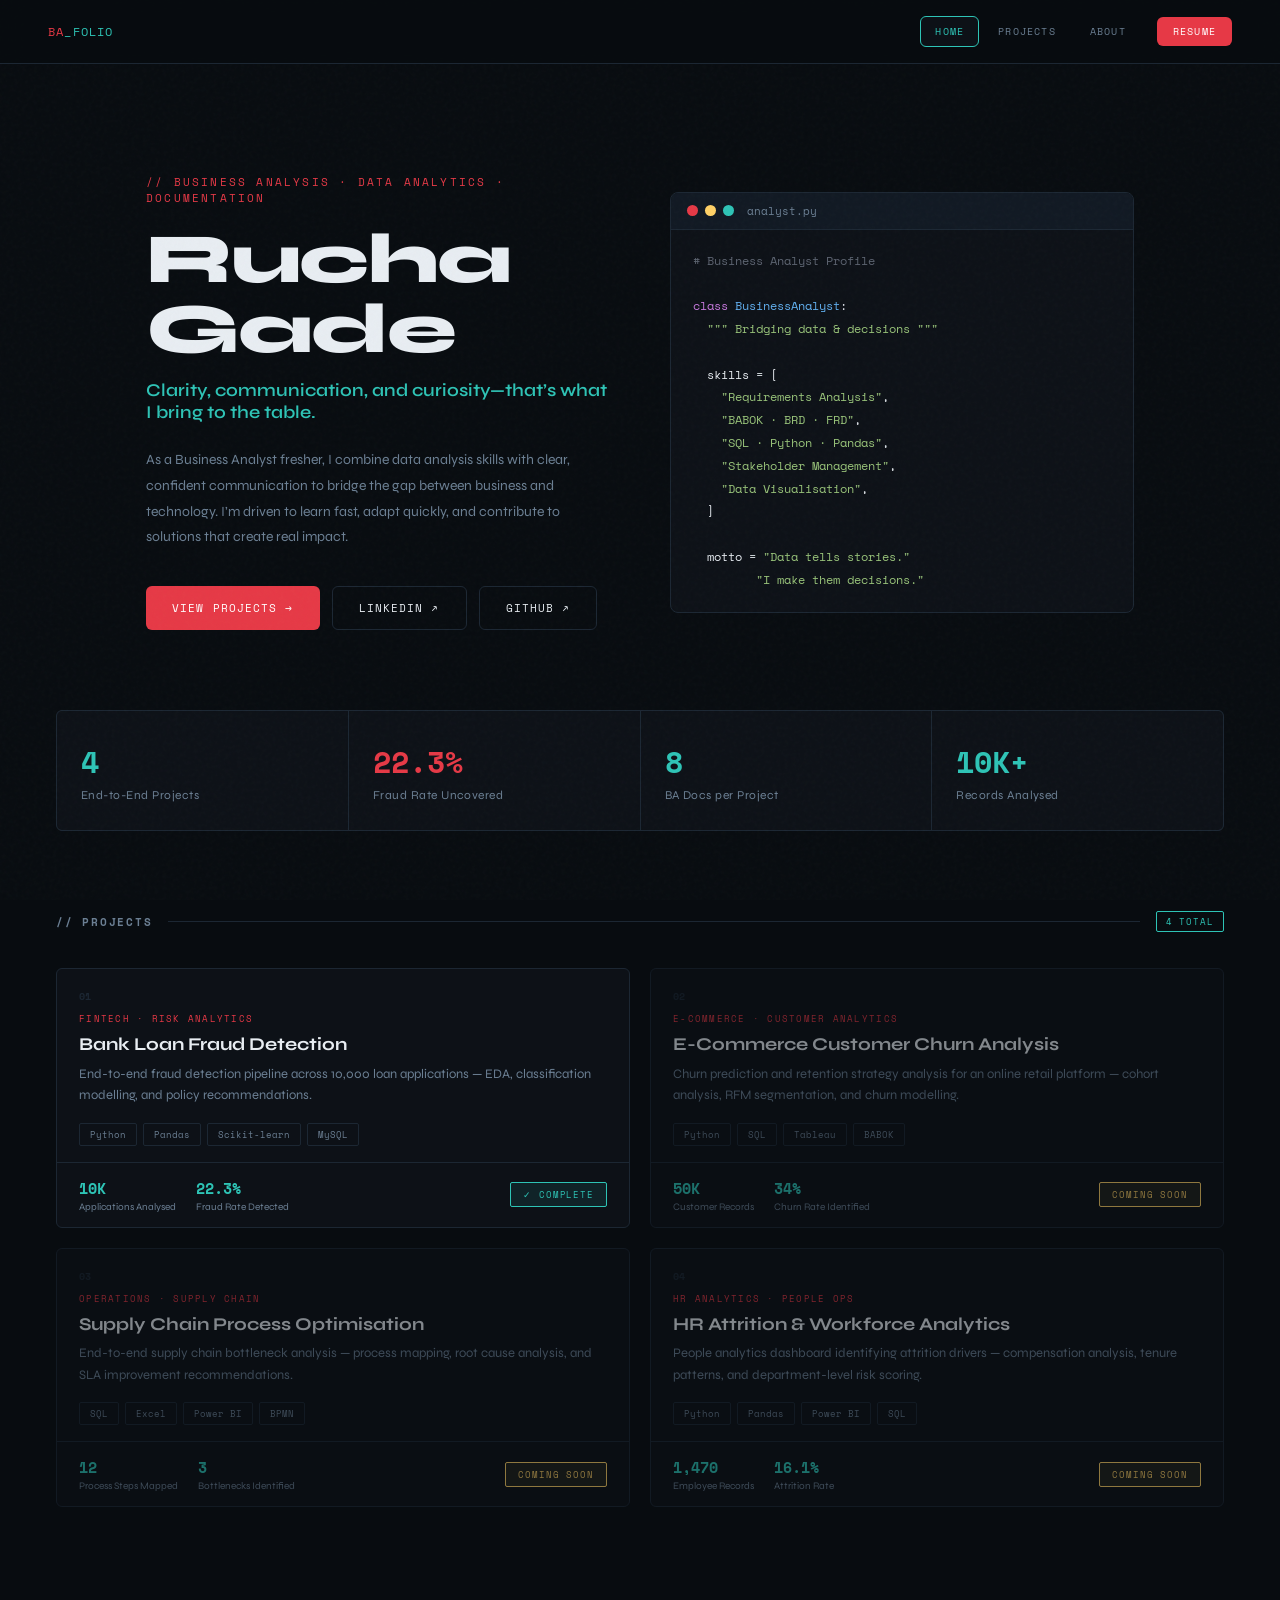
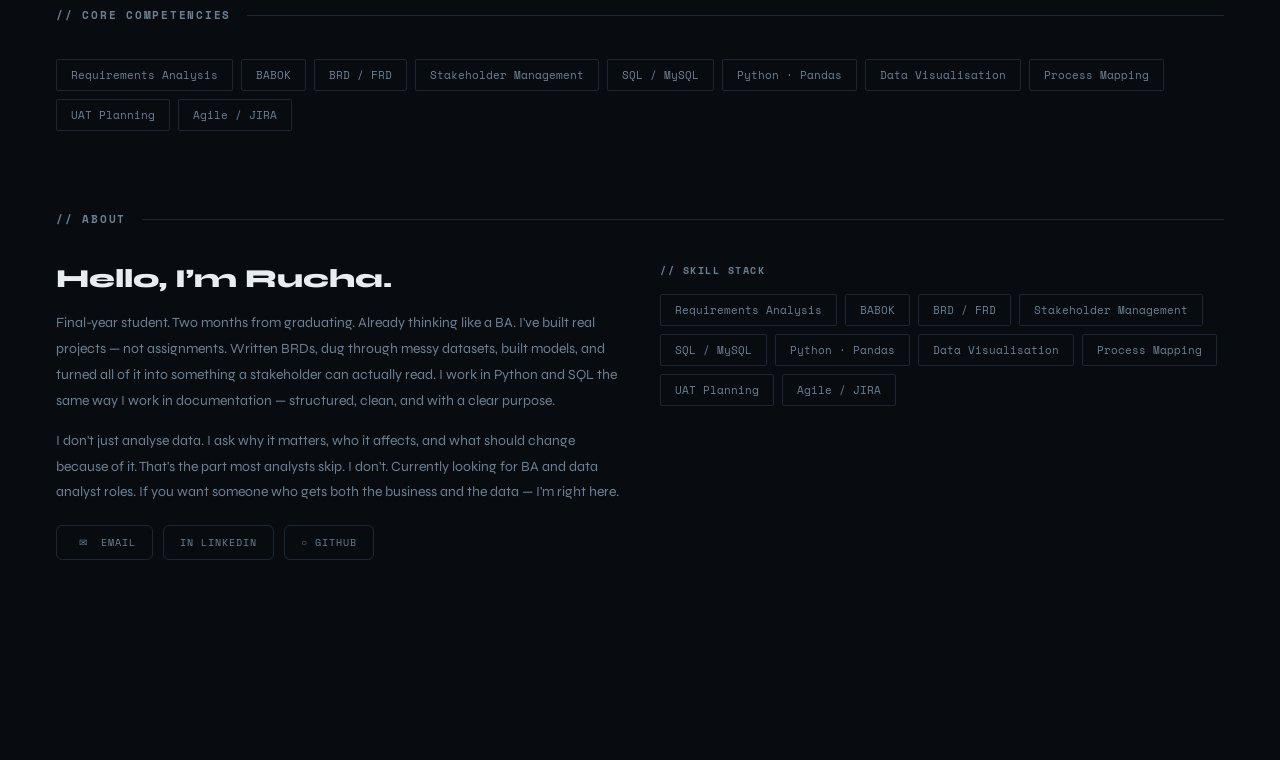
==== index.html @ ba77616a "first commit" ====
<!DOCTYPE html>
<html lang="en">
<head>
  <title>SELECT * FROM Rucha</title>
  <meta charset="UTF-8">
  <meta name="viewport" content="width=device-width, initial-scale=1.0">
  <link rel="preconnect" href="https://fonts.googleapis.com">
  <link href="https://fonts.googleapis.com/css2?family=Space+Mono:wght@400;700&family=Syne:wght@400;600;800&display=swap" rel="stylesheet">
  <link rel="stylesheet" href="styles.css">
  <link rel="icon" type="image/png" href="Favicon.png">

</head>
<body>

<header class="site-header">
  <div class="logo" onclick="location.href='index.html'"><span>BA</span>_FOLIO</div>

  <nav class="nav">
    <button class="nav-btn active"  onclick="location.href='index.html'">Home</button>
    <button class="nav-btn"  onclick="location.href='index.html#proj-anchor'">Projects</button>
    <button class="nav-btn" onclick="location.href='index.html#about-anchor'">About</button>
    <a class="nav-contact" href="Rucha_Gade_Resume.pdf" target="_blank">Resume</a>
  </nav>
</header>

<!-- ═══ HERO ═══ -->
<section class="home-hero">
  <div class="hero-left">
    <p class="hero-eyebrow">// Business Analysis &middot; Data Analytics &middot; Documentation</p>
    <h1 class="hero-name">Rucha Gade</h1>
    <p class="hero-role">Clarity, communication, and curiosity—that’s what I bring to the table.</p>
    <p class="hero-desc">As a Business Analyst fresher, I combine data analysis skills with clear, confident communication to bridge the gap between business and technology. I’m driven to learn fast, adapt quickly, and contribute to solutions that create real impact.</p>
    <div class="hero-btns">
      <button class="btn-primary" onclick="document.getElementById('proj-anchor').scrollIntoView({behavior:'smooth'})">View Projects &rarr;</button>
      <a class="btn-ghost" href="https://www.linkedin.com/in/rucha-gade/" target="_blank">LinkedIn &nearr;</a>
      <a class="btn-ghost" href="https://github.com/Rucha-1111/"   target="_blank">GitHub &nearr;</a>
    </div>
  </div>
  <div class="hero-terminal">
    <div class="terminal-bar">
      <span class="dot dot-r"></span><span class="dot dot-y"></span><span class="dot dot-g"></span>
      <span class="terminal-title">analyst.py</span>
    </div>
    <div class="terminal-body">
      <div><span class="t-cm"># Business Analyst Profile</span></div>
      <div>&nbsp;</div>
      <div><span class="t-kw">class</span> <span class="t-fn">BusinessAnalyst</span>:</div>
      <div>&nbsp;&nbsp;<span class="t-str">&quot;&quot;&quot; Bridging data &amp; decisions &quot;&quot;&quot;</span></div>
      <div>&nbsp;</div>
      <div>&nbsp;&nbsp;skills = [</div>
      <div>&nbsp;&nbsp;&nbsp;&nbsp;<span class="t-str">&quot;Requirements Analysis&quot;</span>,</div>
      <div>&nbsp;&nbsp;&nbsp;&nbsp;<span class="t-str">&quot;BABOK &middot; BRD &middot; FRD&quot;</span>,</div>
      <div>&nbsp;&nbsp;&nbsp;&nbsp;<span class="t-str">&quot;SQL &middot; Python &middot; Pandas&quot;</span>,</div>
      <div>&nbsp;&nbsp;&nbsp;&nbsp;<span class="t-str">&quot;Stakeholder Management&quot;</span>,</div>
      <div>&nbsp;&nbsp;&nbsp;&nbsp;<span class="t-str">&quot;Data Visualisation&quot;</span>,</div>
      <div>&nbsp;&nbsp;]</div>
      <div>&nbsp;</div>
      <div>&nbsp;&nbsp;motto = <span class="t-str">&quot;Data tells stories.&quot;</span></div>
      <div>&nbsp;&nbsp;&nbsp;&nbsp;&nbsp;&nbsp;&nbsp;&nbsp; <span class="t-str">&quot;I make them decisions.&quot;</span></div>
    </div>
  </div>
</section>

<!-- ═══ STATS ═══ -->
<div class="wrap">
  <div class="home-stats">
    <div class="stat-cell"><div class="num">4</div><div class="lbl">End-to-End Projects</div></div>
    <div class="stat-cell"><div class="num acc">22.3%</div><div class="lbl">Fraud Rate Uncovered</div></div>
    <div class="stat-cell"><div class="num">8</div><div class="lbl">BA Docs per Project</div></div>
    <div class="stat-cell"><div class="num">10K+</div><div class="lbl">Records Analysed</div></div>
  </div>
</div>

<!-- ═══ PROJECTS ═══ -->
<div id="proj-anchor"></div>
<div class="section-sep" style="margin-top:20px">
  <h2>// Projects</h2><div class="sep-line"></div>
  <span class="badge badge-teal">4 Total</span>
</div>
<div class="wrap">
  <div class="proj-cards">
      <div class="proj-card" onclick="location.href='fraud.html'">
        <div class="pc-top">
          <div class="pc-num">01</div>
          <div class="pc-domain">FinTech · Risk Analytics</div>
          <div class="pc-title">Bank Loan Fraud Detection</div>
          <div class="pc-desc">End-to-end fraud detection pipeline across 10,000 loan applications — EDA, classification modelling, and policy recommendations.</div>
          <div class="pc-tags"><span class="pc-tag">Python</span><span class="pc-tag">Pandas</span><span class="pc-tag">Scikit-learn</span><span class="pc-tag">MySQL</span></div>
        </div>
        <div class="pc-bottom">
          <div class="pc-kpi-row"><div class="pc-kpi"><span class="v">10K</span><span class="l">Applications Analysed</span></div><div class="pc-kpi"><span class="v">22.3%</span><span class="l">Fraud Rate Detected</span></div></div>
          <span class="pc-status-chip complete">&#10003; Complete</span>
        </div>
      </div>

      <div class="proj-card placeholder" >
        <div class="pc-top">
          <div class="pc-num">02</div>
          <div class="pc-domain">E-Commerce · Customer Analytics</div>
          <div class="pc-title">E-Commerce Customer Churn Analysis</div>
          <div class="pc-desc">Churn prediction and retention strategy analysis for an online retail platform — cohort analysis, RFM segmentation, and churn modelling.</div>
          <div class="pc-tags"><span class="pc-tag">Python</span><span class="pc-tag">SQL</span><span class="pc-tag">Tableau</span><span class="pc-tag">BABOK</span></div>
        </div>
        <div class="pc-bottom">
          <div class="pc-kpi-row"><div class="pc-kpi"><span class="v">50K</span><span class="l">Customer Records</span></div><div class="pc-kpi"><span class="v">34%</span><span class="l">Churn Rate Identified</span></div></div>
          <span class="pc-status-chip wip">Coming Soon</span>
        </div>
      </div>

      <div class="proj-card placeholder" >
        <div class="pc-top">
          <div class="pc-num">03</div>
          <div class="pc-domain">Operations · Supply Chain</div>
          <div class="pc-title">Supply Chain Process Optimisation</div>
          <div class="pc-desc">End-to-end supply chain bottleneck analysis — process mapping, root cause analysis, and SLA improvement recommendations.</div>
          <div class="pc-tags"><span class="pc-tag">SQL</span><span class="pc-tag">Excel</span><span class="pc-tag">Power BI</span><span class="pc-tag">BPMN</span></div>
        </div>
        <div class="pc-bottom">
          <div class="pc-kpi-row"><div class="pc-kpi"><span class="v">12</span><span class="l">Process Steps Mapped</span></div><div class="pc-kpi"><span class="v">3</span><span class="l">Bottlenecks Identified</span></div></div>
          <span class="pc-status-chip wip">Coming Soon</span>
        </div>
      </div>

      <div class="proj-card placeholder" >
        <div class="pc-top">
          <div class="pc-num">04</div>
          <div class="pc-domain">HR Analytics · People Ops</div>
          <div class="pc-title">HR Attrition & Workforce Analytics</div>
          <div class="pc-desc">People analytics dashboard identifying attrition drivers — compensation analysis, tenure patterns, and department-level risk scoring.</div>
          <div class="pc-tags"><span class="pc-tag">Python</span><span class="pc-tag">Pandas</span><span class="pc-tag">Power BI</span><span class="pc-tag">SQL</span></div>
        </div>
        <div class="pc-bottom">
          <div class="pc-kpi-row"><div class="pc-kpi"><span class="v">1,470</span><span class="l">Employee Records</span></div><div class="pc-kpi"><span class="v">16.1%</span><span class="l">Attrition Rate</span></div></div>
          <span class="pc-status-chip wip">Coming Soon</span>
        </div>
      </div></div>
</div>

<!-- ═══ SKILLS ═══ -->
<div class="section-sep"><h2>// Core Competencies</h2><div class="sep-line"></div></div>
<div class="wrap" style="margin-bottom:80px">
  <div class="skills-grid" id="homeSkills"></div>
</div>

<!-- ═══ ABOUT ═══ -->
<div id="about-anchor"></div>
<div class="section-sep"><h2>// About</h2><div class="sep-line"></div></div>
<div class="wrap" style="padding-bottom:100px">
  <div class="about-grid">
    <div class="about-text">
      <h3>Hello, I&rsquo;m Rucha.</h3>
      <p>Final-year student. Two months from graduating. Already thinking like a BA.
I've built real projects — not assignments. Written BRDs, dug through messy datasets, built models, and turned all of it into something a stakeholder can actually read. I work in Python and SQL the same way I work in documentation — structured, clean, and with a clear purpose.</p>
      <p>I don't just analyse data. I ask why it matters, who it affects, and what should change because of it. That's the part most analysts skip. I don't.
Currently looking for BA and data analyst roles. If you want someone who gets both the business and the data — I'm right here.</p>
      <div class="about-links">
        <a class="about-link" href="mailto:ruchagade20@gmail.com">&ensp;&#9993;&ensp; Email</a>
        <a class="about-link" href="https://www.linkedin.com/in/rucha-gade/" target="_blank">in LinkedIn</a>
        <a class="about-link" href="https://github.com/Rucha-1111/"   target="_blank">&#9675; GitHub</a>
      </div>
    </div>
    <div class="about-skills">
      <h4>// Skill Stack</h4>
      <div class="skills-grid" id="aboutSkills"></div>
    </div>
  </div>
</div>

<script src="scripts.js"></script>
<script>
  renderSkills(['homeSkills','aboutSkills']);
  // Scroll to anchor if URL has hash
  if(location.hash) {
    setTimeout(()=>{
      const el = document.getElementById(location.hash.slice(1));
      if(el) el.scrollIntoView({behavior:'smooth'});
    }, 100);
  }
</script>
</body>
</html>
---- styles.css ----
*,*::before,*::after{box-sizing:border-box;margin:0;padding:0}
:root{
  --bg:#080C10;--surface:#0D1117;--surf2:#111923;--border:#1C2733;
  --accent:#E63946;--teal:#2EC4B6;--yellow:#FFD166;--purple:#9B72CF;
  --text:#E8EDF2;--muted:#6B7F93;
  --mono:"Space Mono",monospace;--sans:"Syne",sans-serif;
  --r:6px;--glow-r:0 0 28px rgba(230,57,70,0.18);--glow-t:0 0 28px rgba(46,196,182,0.15);
}
html{scroll-behavior:smooth}
body{background:var(--bg);color:var(--text);font-family:var(--sans);min-height:100vh;overflow-x:hidden}
body::before{content:"";position:fixed;inset:0;background-image:url("data:image/svg+xml,%3Csvg viewBox='0 0 256 256' xmlns='http://www.w3.org/2000/svg'%3E%3Cfilter id='n'%3E%3CfeTurbulence type='fractalNoise' baseFrequency='0.9' numOctaves='4' stitchTiles='stitch'/%3E%3C/filter%3E%3Crect width='100%25' height='100%25' filter='url(%23n)' opacity='0.04'/%3E%3C/svg%3E");pointer-events:none;z-index:0;opacity:.6}
::-webkit-scrollbar{width:5px}::-webkit-scrollbar-track{background:var(--bg)}::-webkit-scrollbar-thumb{background:var(--border);border-radius:3px}

/* NAV */
.site-header{position:sticky;top:0;z-index:900;background:rgba(8,12,16,.93);backdrop-filter:blur(14px);border-bottom:1px solid var(--border);display:flex;align-items:center;justify-content:space-between;padding:0 48px;height:64px}
.logo{font-family:var(--mono);font-size:12px;color:var(--teal);letter-spacing:.1em;text-transform:uppercase;cursor:pointer}
.logo span{color:var(--accent)}
.nav{display:flex;gap:4px;align-items:center}
.nav-btn{font-family:var(--mono);font-size:10px;letter-spacing:.12em;text-transform:uppercase;padding:7px 14px;background:none;border:1px solid transparent;border-radius:var(--r);color:var(--muted);cursor:pointer;transition:all .2s}
.nav-btn:hover,.nav-btn.active{color:var(--text);border-color:var(--border)}
.nav-btn.active{background:var(--surface);color:var(--teal);border-color:var(--teal)}
.nav-contact{margin-left:12px;font-family:var(--mono);font-size:10px;letter-spacing:.12em;text-transform:uppercase;padding:7px 16px;background:var(--accent);color:#fff;border:none;border-radius:var(--r);cursor:pointer;text-decoration:none;transition:opacity .2s}
.nav-contact:hover{opacity:.85}

/* PAGES */
.page{display:none;min-height:calc(100vh - 64px);position:relative;z-index:1}
.page.active{display:block}

/* LAYOUT */
.wrap{max-width:1400px;margin:0 auto;padding:0 56px}
.section-sep{max-width:1400px;margin:0 auto 36px;padding:0 56px;display:flex;align-items:center;gap:16px}
.section-sep h2{font-family:var(--mono);font-size:11px;letter-spacing:.16em;text-transform:uppercase;color:var(--muted);white-space:nowrap}
.sep-line{flex:1;height:1px;background:var(--border)}
.badge{font-family:var(--mono);font-size:9px;padding:3px 9px;border-radius:2px;letter-spacing:.1em;text-transform:uppercase;border:1px solid}
.badge-red{border-color:var(--accent);color:var(--accent)}.badge-teal{border-color:var(--teal);color:var(--teal)}.badge-yellow{border-color:var(--yellow);color:var(--yellow)}.badge-purple{border-color:var(--purple);color:var(--purple)}

/* BUTTONS */
.btn-primary{display:inline-flex;align-items:center;gap:8px;background:var(--accent);color:#fff;font-family:var(--mono);font-size:11px;letter-spacing:.1em;text-transform:uppercase;padding:13px 26px;border:none;border-radius:var(--r);cursor:pointer;text-decoration:none;transition:opacity .2s,transform .2s}
.btn-primary:hover{opacity:.85;transform:translateY(-1px)}
.btn-ghost{display:inline-flex;align-items:center;gap:8px;background:transparent;color:var(--text);font-family:var(--mono);font-size:11px;letter-spacing:.1em;text-transform:uppercase;padding:13px 26px;border:1px solid var(--border);border-radius:var(--r);cursor:pointer;text-decoration:none;transition:border-color .2s,color .2s}
.btn-ghost:hover{border-color:var(--teal);color:var(--teal)}

/* HOME HERO */
.home-hero{padding:110px 56px 80px;max-width:1100px;margin:0 auto;display:grid;grid-template-columns:1fr 1fr;gap:60px;align-items:center}
.hero-eyebrow{font-family:var(--mono);font-size:11px;letter-spacing:.2em;text-transform:uppercase;color:var(--accent);margin-bottom:18px}
.hero-name{font-size:clamp(38px,5.5vw,72px);font-weight:800;line-height:1.0;letter-spacing:-.025em;margin-bottom:14px}
.hero-role{font-size:18px;color:var(--teal);font-weight:600;margin-bottom:24px}
.hero-desc{font-size:14px;line-height:1.85;color:var(--muted);margin-bottom:36px}
.hero-btns{display:flex;gap:12px;flex-wrap:wrap}

/* TERMINAL */
.hero-terminal{background:var(--surface);border:1px solid var(--border);border-radius:8px;overflow:hidden}
.terminal-bar{background:var(--surf2);border-bottom:1px solid var(--border);padding:10px 16px;display:flex;align-items:center;gap:7px}
.dot{width:11px;height:11px;border-radius:50%}.dot-r{background:#E63946}.dot-y{background:#FFD166}.dot-g{background:#2EC4B6}
.terminal-title{font-family:var(--mono);font-size:11px;color:var(--muted);margin-left:6px}
.terminal-body{padding:20px 22px;font-family:var(--mono);font-size:12px;line-height:1.9}
.t-cm{color:#5C6370}.t-kw{color:#C678DD}.t-str{color:#98C379}.t-fn{color:#61AFEF}.t-num{color:#D19A66}.t-acc{color:var(--accent)}

/* STATS */
.home-stats{display:grid;grid-template-columns:repeat(4,1fr);gap:1px;background:var(--border);border:1px solid var(--border);border-radius:var(--r);overflow:hidden;margin-bottom:80px}
.stat-cell{background:var(--surface);padding:28px 24px}
.stat-cell .num{font-family:var(--mono);font-size:30px;font-weight:700;color:var(--teal);margin-bottom:4px}
.stat-cell .num.acc{color:var(--accent)}
.stat-cell .lbl{font-size:12px;color:var(--muted);letter-spacing:.04em}

/* HOME PROJECT CARDS */
.proj-cards{display:grid;grid-template-columns:repeat(2,1fr);gap:20px;margin-bottom:100px}
.proj-card{background:var(--surface);border:1px solid var(--border);border-radius:var(--r);overflow:hidden;cursor:pointer;transition:border-color .25s,box-shadow .25s,transform .25s;display:flex;flex-direction:column}
.proj-card:hover{border-color:var(--accent);box-shadow:var(--glow-r);transform:translateY(-3px)}
.proj-card.placeholder{cursor:default;opacity:.55}
.proj-card.placeholder:hover{border-color:var(--border);box-shadow:none;transform:none}
.pc-top{padding:20px 22px 16px;border-bottom:1px solid var(--border);flex:1}
.pc-num{font-family:var(--mono);font-size:10px;color:var(--border);font-weight:700;margin-bottom:8px}
.pc-domain{font-family:var(--mono);font-size:9px;letter-spacing:.14em;text-transform:uppercase;color:var(--accent);margin-bottom:8px}
.pc-title{font-size:18px;font-weight:700;margin-bottom:8px;line-height:1.25}
.pc-desc{font-size:13px;color:var(--muted);line-height:1.65;margin-bottom:16px}
.pc-tags{display:flex;flex-wrap:wrap;gap:6px}
.pc-tag{font-family:var(--mono);font-size:9px;padding:4px 10px;border:1px solid var(--border);border-radius:2px;color:var(--muted)}
.pc-bottom{padding:14px 22px;display:flex;align-items:center;justify-content:space-between}
.pc-kpi-row{display:flex;gap:20px}
.pc-kpi{display:flex;flex-direction:column;gap:2px}
.pc-kpi .v{font-family:var(--mono);font-size:15px;font-weight:700;color:var(--teal)}
.pc-kpi .l{font-size:10px;color:var(--muted)}
.pc-status-chip{font-family:var(--mono);font-size:9px;padding:5px 12px;border-radius:2px;letter-spacing:.1em;text-transform:uppercase}
.pc-status-chip.complete{background:rgba(46,196,182,.1);border:1px solid var(--teal);color:var(--teal)}
.pc-status-chip.wip{background:rgba(255,209,102,.08);border:1px solid var(--yellow);color:var(--yellow)}

/* SKILLS */
.skills-grid{display:flex;flex-wrap:wrap;gap:8px;margin-bottom:0}
.skill-chip{font-family:var(--mono);font-size:11px;padding:7px 14px;border:1px solid var(--border);border-radius:2px;color:var(--muted);transition:border-color .2s,color .2s;cursor:default}
.skill-chip:hover{border-color:var(--teal);color:var(--teal)}

/* ABOUT */
.about-grid{display:grid;grid-template-columns:1fr 1fr;gap:40px;margin-bottom:100px}
.about-text h3{font-size:26px;font-weight:800;margin-bottom:16px}
.about-text p{font-size:14px;line-height:1.85;color:var(--muted);margin-bottom:14px}
.about-links{display:flex;gap:10px;flex-wrap:wrap;margin-top:20px}
.about-link{display:inline-flex;align-items:center;gap:7px;font-family:var(--mono);font-size:10px;letter-spacing:.1em;text-transform:uppercase;padding:9px 16px;border:1px solid var(--border);border-radius:var(--r);color:var(--muted);text-decoration:none;transition:border-color .2s,color .2s}
.about-link:hover{border-color:var(--teal);color:var(--teal)}
.about-skills h4{font-family:var(--mono);font-size:10px;letter-spacing:.15em;text-transform:uppercase;color:var(--muted);margin-bottom:16px}

/* PROJECT DETAIL */
.proj-hero{padding:80px 56px 56px;max-width:1100px;margin:0 auto}
.proj-back{display:inline-flex;align-items:center;gap:6px;font-family:var(--mono);font-size:10px;letter-spacing:.1em;text-transform:uppercase;color:var(--muted);cursor:pointer;border:none;background:none;margin-bottom:28px;transition:color .2s}
.proj-back:hover{color:var(--teal)}
.proj-eyebrow{font-family:var(--mono);font-size:11px;color:var(--accent);letter-spacing:.15em;text-transform:uppercase;margin-bottom:14px}
.proj-title-big{font-size:clamp(28px,4vw,54px);font-weight:800;line-height:1.06;letter-spacing:-.02em;margin-bottom:18px}
.proj-desc-big{font-size:15px;line-height:1.8;color:var(--muted);max-width:640px;margin-bottom:32px}
.proj-hero-actions{display:flex;gap:12px;flex-wrap:wrap;margin-bottom:48px}

/* PROJECT SUB NAV */
.proj-subnav{display:flex;gap:0;border-bottom:1px solid var(--border);max-width:1100px;margin:0 auto;padding:0 56px}
.subnav-btn{font-family:var(--mono);font-size:11px;letter-spacing:.12em;text-transform:uppercase;padding:14px 28px;background:none;border:none;border-bottom:2px solid transparent;color:var(--muted);cursor:pointer;transition:color .2s,border-color .2s}
.subnav-btn.active{color:var(--text);border-bottom-color:var(--accent)}

/* PROJ KPIS */
.proj-kpis{display:grid;grid-template-columns:repeat(4,1fr);gap:1px;background:var(--border);border:1px solid var(--border);border-radius:var(--r);overflow:hidden;margin-bottom:56px}

/* CHARTS */
.charts-grid{display:grid;grid-template-columns:repeat(2,1fr);gap:20px;margin-bottom:80px}
.chart-card{background:var(--surface);border:1px solid var(--border);border-radius:var(--r);overflow:hidden;cursor:pointer;transition:border-color .25s,box-shadow .25s,transform .25s}
.chart-card:hover{border-color:var(--accent);box-shadow:var(--glow-r);transform:translateY(-3px)}
.cc-header{display:flex;align-items:flex-start;justify-content:space-between;padding:16px 18px 12px;border-bottom:1px solid var(--border)}
.cc-tag{font-family:var(--mono);font-size:9px;letter-spacing:.14em;text-transform:uppercase;color:var(--accent);margin-bottom:4px}
.cc-title{font-size:15px;font-weight:600;margin-bottom:2px}
.cc-subtitle{font-size:11px;color:var(--muted)}
.cc-num{font-family:var(--mono);font-size:10px;color:var(--border);font-weight:700}
.cc-img-wrap{background:#080C10;overflow:hidden}
.cc-img-wrap img{width:100%;display:block;transition:transform .4s}
.chart-card:hover .cc-img-wrap img{transform:scale(1.02)}
.cc-footer{display:flex;align-items:center;justify-content:space-between;padding:12px 18px;border-top:1px solid var(--border);gap:12px}
.cc-insight{font-size:11px;color:var(--muted);line-height:1.5;flex:1}
.cc-code-btn{flex-shrink:0;display:inline-flex;align-items:center;gap:5px;font-family:var(--mono);font-size:9px;letter-spacing:.1em;text-transform:uppercase;padding:7px 13px;border:1px solid var(--teal);color:var(--teal);border-radius:var(--r);background:none;cursor:pointer;text-decoration:none;transition:background .2s,color .2s}
.cc-code-btn:hover{background:var(--teal);color:var(--bg)}

/* DOCS */
.docs-intro{max-width:1100px;margin:0 auto;padding:40px 56px 32px}
.docs-intro h3{font-size:22px;font-weight:700;margin-bottom:8px}
.docs-intro p{font-size:13px;color:var(--muted);line-height:1.7;max-width:580px}
.docs-grid{display:grid;grid-template-columns:repeat(2,1fr);gap:16px;margin-bottom:80px}
.doc-card{background:var(--surface);border:1px solid var(--border);border-radius:var(--r);padding:22px 22px 18px;display:flex;flex-direction:column;gap:12px;transition:border-color .2s,box-shadow .2s}
.doc-card:hover{border-color:var(--teal);box-shadow:var(--glow-t)}
.dc-top{display:flex;align-items:flex-start;justify-content:space-between}
.dc-type-badge{font-family:var(--mono);font-size:9px;letter-spacing:.12em;text-transform:uppercase;padding:4px 10px;border-radius:2px;border:1px solid}
.dc-pages{font-family:var(--mono);font-size:10px;color:var(--muted)}
.dc-title{font-size:15px;font-weight:600;line-height:1.3}
.dc-desc{font-size:12px;color:var(--muted);line-height:1.65}
.dc-bottom{display:flex;align-items:center;justify-content:space-between;padding-top:6px;border-top:1px solid var(--border)}
.dc-status{display:flex;align-items:center;gap:6px;font-family:var(--mono);font-size:9px;color:var(--teal)}
.dc-dot{width:6px;height:6px;border-radius:50%;background:var(--teal)}
.dc-actions{display:flex;gap:8px}
.dc-btn{font-family:var(--mono);font-size:9px;letter-spacing:.08em;text-transform:uppercase;padding:5px 12px;border-radius:2px;cursor:pointer;text-decoration:none;border:1px solid var(--border);color:var(--muted);background:none;transition:border-color .2s,color .2s}
.dc-btn:hover{border-color:var(--accent);color:var(--accent)}
.dc-btn.primary{border-color:var(--teal);color:var(--teal)}
.dc-btn.primary:hover{background:var(--teal);color:var(--bg)}

/* MODAL */
.modal-overlay{position:fixed;inset:0;background:rgba(8,12,16,.92);z-index:1000;display:flex;align-items:center;justify-content:center;padding:20px;opacity:0;pointer-events:none;transition:opacity .25s;backdrop-filter:blur(6px)}
.modal-overlay.open{opacity:1;pointer-events:all}
.modal{background:var(--surface);border:1px solid var(--border);border-radius:8px;width:100%;max-width:900px;max-height:90vh;overflow-y:auto;display:flex;flex-direction:column;transform:translateY(20px);transition:transform .25s}
.modal-overlay.open .modal{transform:translateY(0)}
.modal-top{display:flex;align-items:center;justify-content:space-between;padding:18px 24px;border-bottom:1px solid var(--border);position:sticky;top:0;background:var(--surface);z-index:2}
.modal-title{font-size:16px;font-weight:700}
.modal-close{background:none;border:1px solid var(--border);color:var(--text);width:34px;height:34px;border-radius:var(--r);cursor:pointer;transition:border-color .2s;display:flex;align-items:center;justify-content:center}
.modal-close:hover{border-color:var(--accent);color:var(--accent)}
.modal-tabs{display:flex;border-bottom:1px solid var(--border)}
.modal-tab{font-family:var(--mono);font-size:10px;letter-spacing:.1em;text-transform:uppercase;padding:13px 22px;cursor:pointer;background:none;border:none;color:var(--muted);border-bottom:2px solid transparent;transition:color .2s,border-color .2s}
.modal-tab.active{color:var(--text);border-bottom-color:var(--accent)}
.modal-body{padding:22px}
.modal-img img{width:100%;border-radius:var(--r);border:1px solid var(--border)}
.modal-insight-box{margin-top:14px;background:rgba(46,196,182,.06);border-left:3px solid var(--teal);padding:14px 18px;border-radius:0 var(--r) var(--r) 0;font-size:13px;line-height:1.75}
.code-panel{display:none;flex-direction:column;gap:12px}
.code-panel.visible{display:flex}
.img-panel.hidden{display:none}
.github-ref-btn{display:inline-flex;align-items:center;gap:7px;background:var(--accent);color:#fff;font-family:var(--mono);font-size:10px;letter-spacing:.1em;text-transform:uppercase;padding:11px 20px;border-radius:var(--r);text-decoration:none;border:none;cursor:pointer;transition:opacity .2s;align-self:flex-start}
.github-ref-btn:hover{opacity:.85}
pre{background:#080C10;border:1px solid var(--border);border-radius:var(--r);padding:20px;overflow-x:auto;font-family:var(--mono);font-size:12px;line-height:1.75;color:#ABB2BF}

/* RESPONSIVE */
@media(max-width:860px){
  .home-hero,.about-grid{grid-template-columns:1fr}
  .proj-cards,.charts-grid,.docs-grid{grid-template-columns:1fr}
  .home-stats,.proj-kpis{grid-template-columns:repeat(2,1fr)}
  .wrap,.section-sep,.proj-hero,.proj-subnav,.docs-intro{padding-left:24px;padding-right:24px}
  .site-header{padding:0 24px}
}

/* ============================================================
   RESPONSIVE — Full Breakpoint System
============================================================ */

/* Large desktops (1400px+) — already handled by max-width */

/* Medium-large: tablets landscape / small laptops */
@media (max-width: 1200px) {
  .wrap,
  .section-sep,
  .proj-hero,
  .proj-subnav,
  .docs-intro { padding-left: 40px; padding-right: 40px; }

  .home-hero { padding: 80px 40px 60px; gap: 40px; }
  .hero-name { font-size: clamp(34px, 4.5vw, 60px); }
}

/* Tablets portrait / large phones landscape */
@media (max-width: 960px) {
  .wrap,
  .section-sep,
  .proj-hero,
  .proj-subnav,
  .docs-intro { padding-left: 28px; padding-right: 28px; }

  .site-header { padding: 0 28px; }

  .home-hero {
    grid-template-columns: 1fr;
    padding: 60px 28px 48px;
    gap: 36px;
  }

  .about-grid { grid-template-columns: 1fr; }

  .proj-cards,
  .charts-grid,
  .docs-grid { grid-template-columns: 1fr; }

  .home-stats,
  .proj-kpis { grid-template-columns: repeat(2, 1fr); }

  .hero-name { font-size: clamp(32px, 6vw, 52px); }
  .hero-terminal { max-width: 560px; } /* keep terminal readable when stacked */
}

/* Small tablets / large phones */
@media (max-width: 680px) {
  .wrap,
  .section-sep,
  .proj-hero,
  .proj-subnav,
  .docs-intro { padding-left: 20px; padding-right: 20px; }

  .site-header { padding: 0 20px; height: 56px; }

  /* Hide nav text labels, keep contact button */
  .nav-btn { padding: 6px 10px; font-size: 9px; letter-spacing: .08em; }

  .home-hero { padding: 48px 20px 40px; gap: 28px; }

  .hero-name { font-size: clamp(28px, 8vw, 44px); }
  .hero-role { font-size: 15px; }
  .hero-desc { font-size: 13px; }
  .hero-btns { flex-direction: column; gap: 10px; }
  .hero-btns .btn-primary,
  .hero-btns .btn-ghost { width: 100%; justify-content: center; }

  .home-stats,
  .proj-kpis { grid-template-columns: repeat(2, 1fr); }
  .stat-cell .num { font-size: 22px; }

  .proj-cards,
  .charts-grid,
  .docs-grid { grid-template-columns: 1fr; }

  .proj-title-big { font-size: clamp(22px, 6vw, 36px); }

  .subnav-btn { padding: 12px 16px; font-size: 10px; }

  .modal { max-height: 95vh; }
  .modal-body { padding: 16px; }
  pre { font-size: 11px; padding: 14px; }
}

/* Phones (portrait) */
@media (max-width: 420px) {
  .site-header { padding: 0 16px; }
  .nav-btn { display: none; } /* collapse nav — keep logo + contact only */
  .nav-contact { margin-left: 0; }

  .wrap,
  .section-sep,
  .proj-hero,
  .proj-subnav,
  .docs-intro { padding-left: 16px; padding-right: 16px; }

  .home-hero { padding: 36px 16px 32px; }

  .home-stats,
  .proj-kpis { grid-template-columns: 1fr 1fr; } /* keep 2-col on small phones */
  .stat-cell { padding: 18px 14px; }
  .stat-cell .num { font-size: 20px; }

  .pc-kpi-row { gap: 12px; }
  .hero-btns .btn-primary,
  .hero-btns .btn-ghost { padding: 12px 18px; font-size: 10px; }

  .terminal-body { font-size: 10px; padding: 14px 16px; }

  .about-grid { gap: 28px; margin-bottom: 60px; }
  .proj-cards { margin-bottom: 60px; }
}
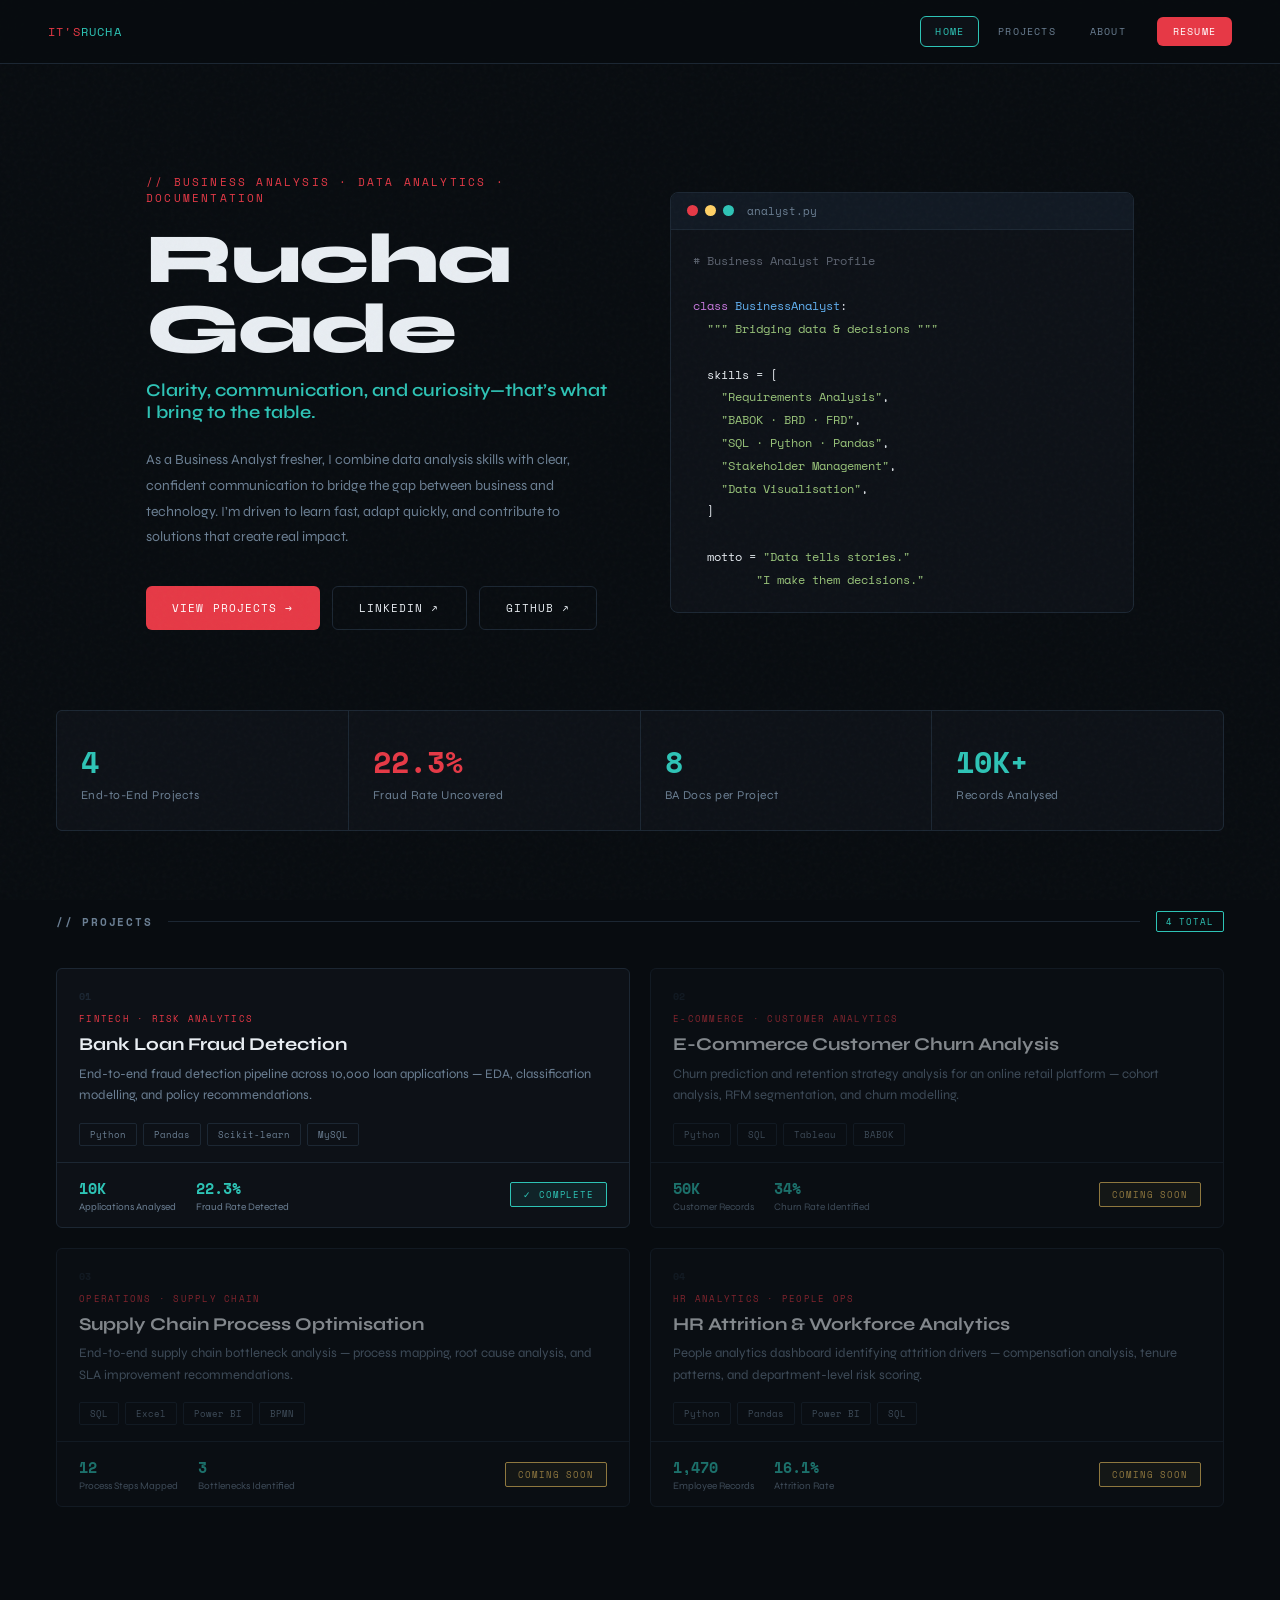
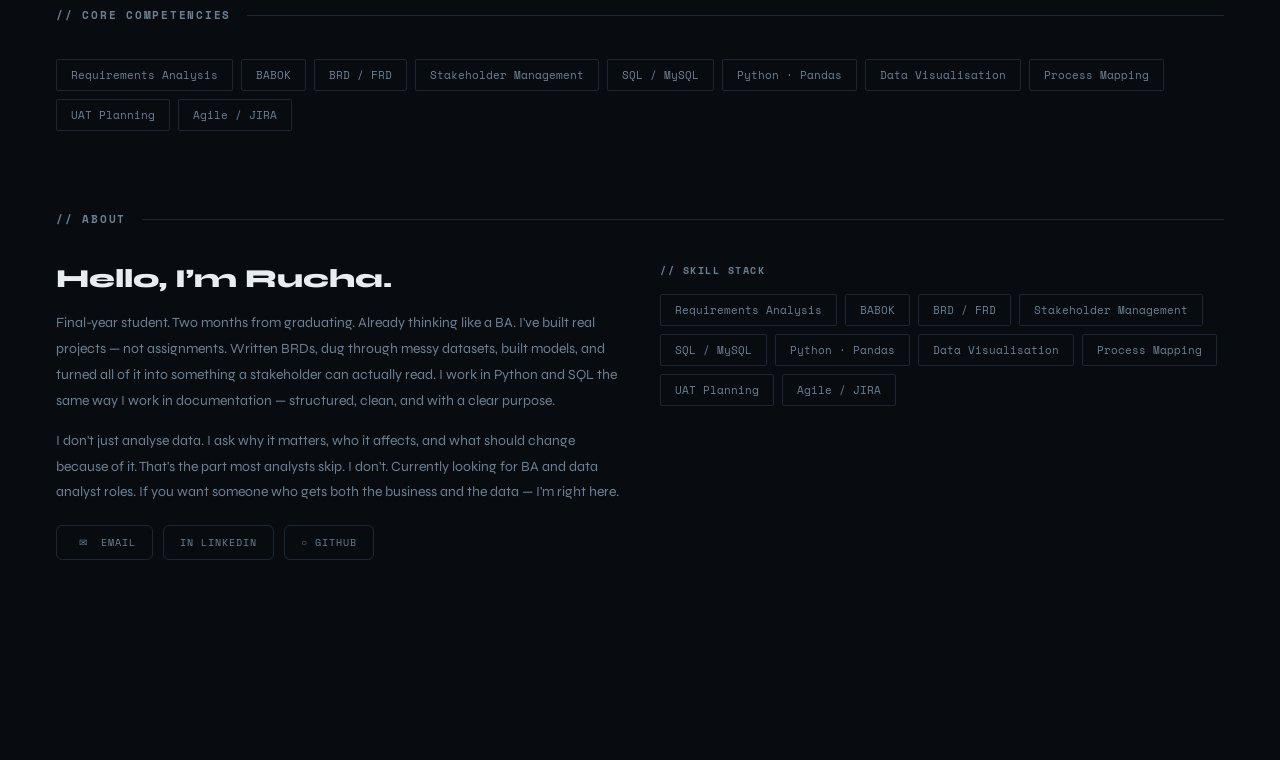
==== commit 3ba17b80: "." ====
--- a/index.html
+++ b/index.html
@@ -13,7 +13,7 @@
 <body>
 
 <header class="site-header">
-  <div class="logo" onclick="location.href='index.html'"><span>BA</span>_FOLIO</div>
+  <div class="logo" onclick="location.href='index.html'"><span>It's</span>Rucha</div>
 
   <nav class="nav">
     <button class="nav-btn active"  onclick="location.href='index.html'">Home</button>
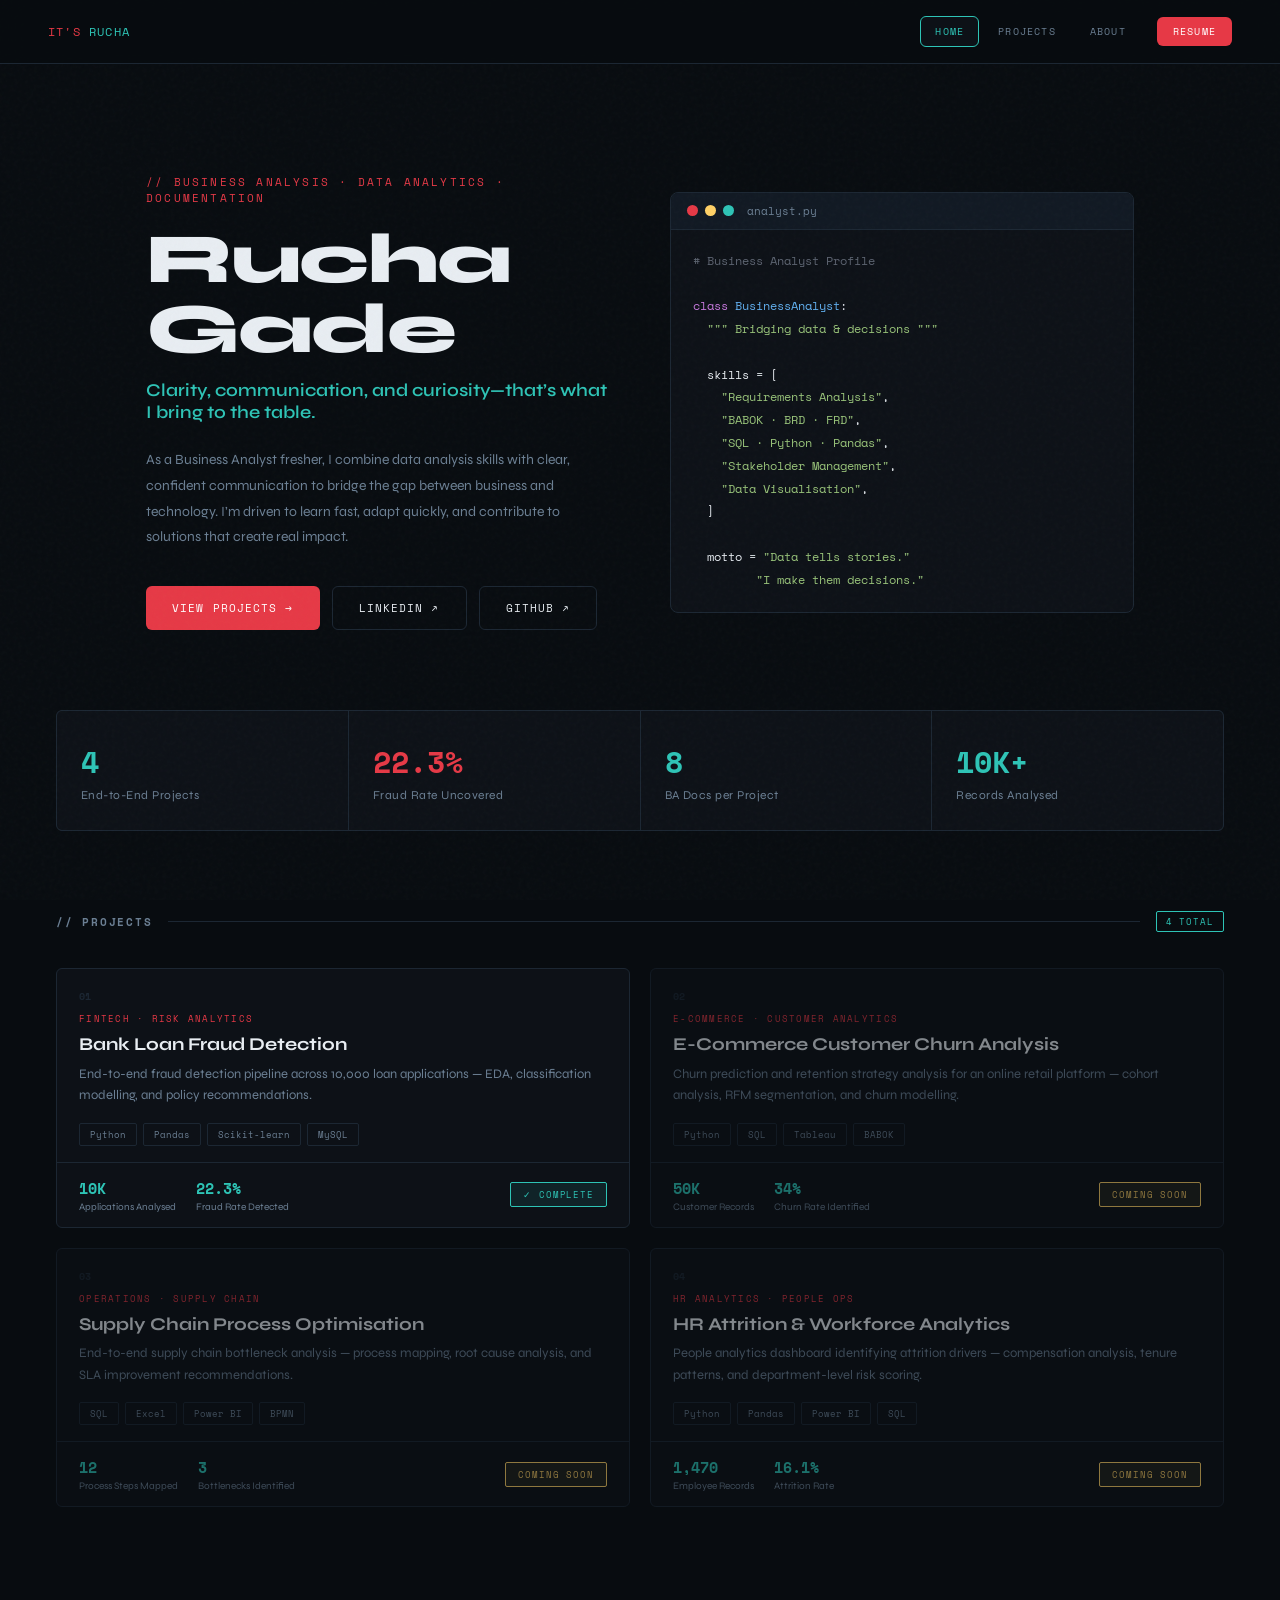
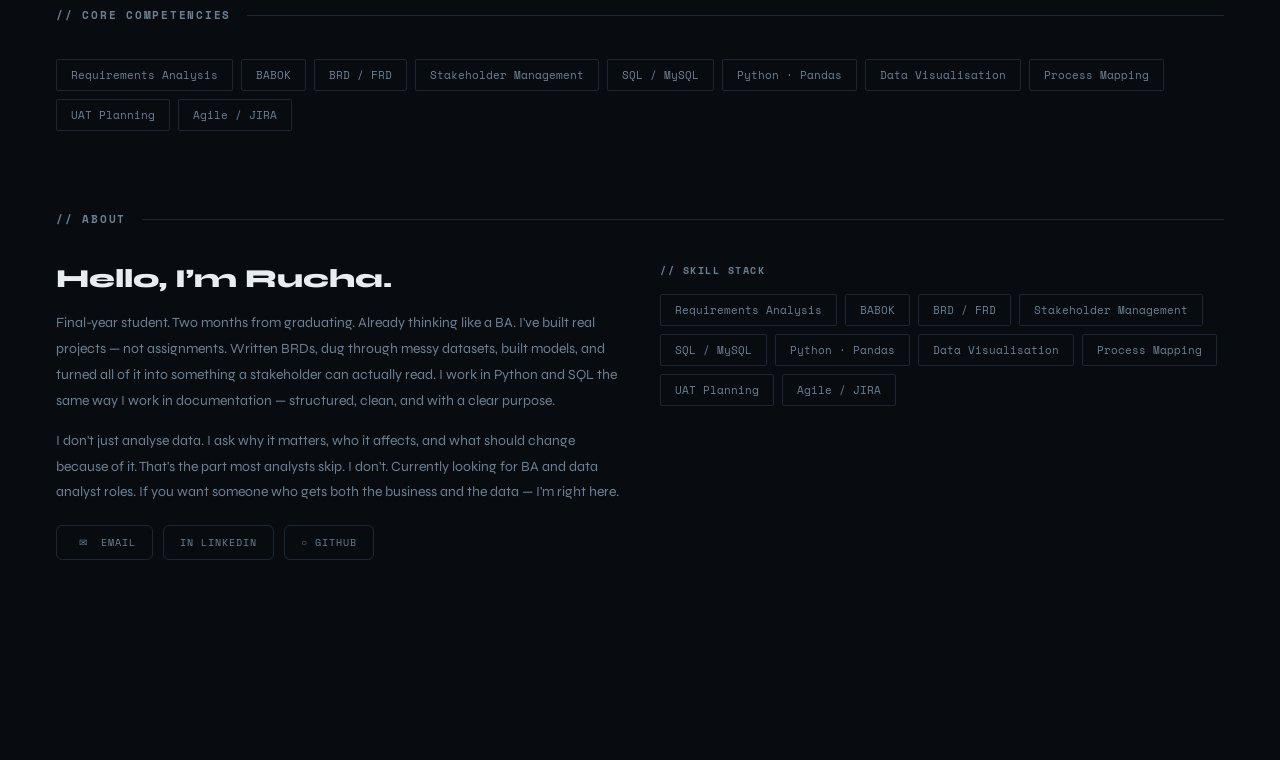
==== commit 8accc90e: "." ====
--- a/index.html
+++ b/index.html
@@ -13,7 +13,7 @@
 <body>
 
 <header class="site-header">
-  <div class="logo" onclick="location.href='index.html'"><span>It's</span>Rucha</div>
+  <div class="logo" onclick="location.href='index.html'"><span>It's</span> Rucha</div>
 
   <nav class="nav">
     <button class="nav-btn active"  onclick="location.href='index.html'">Home</button>
